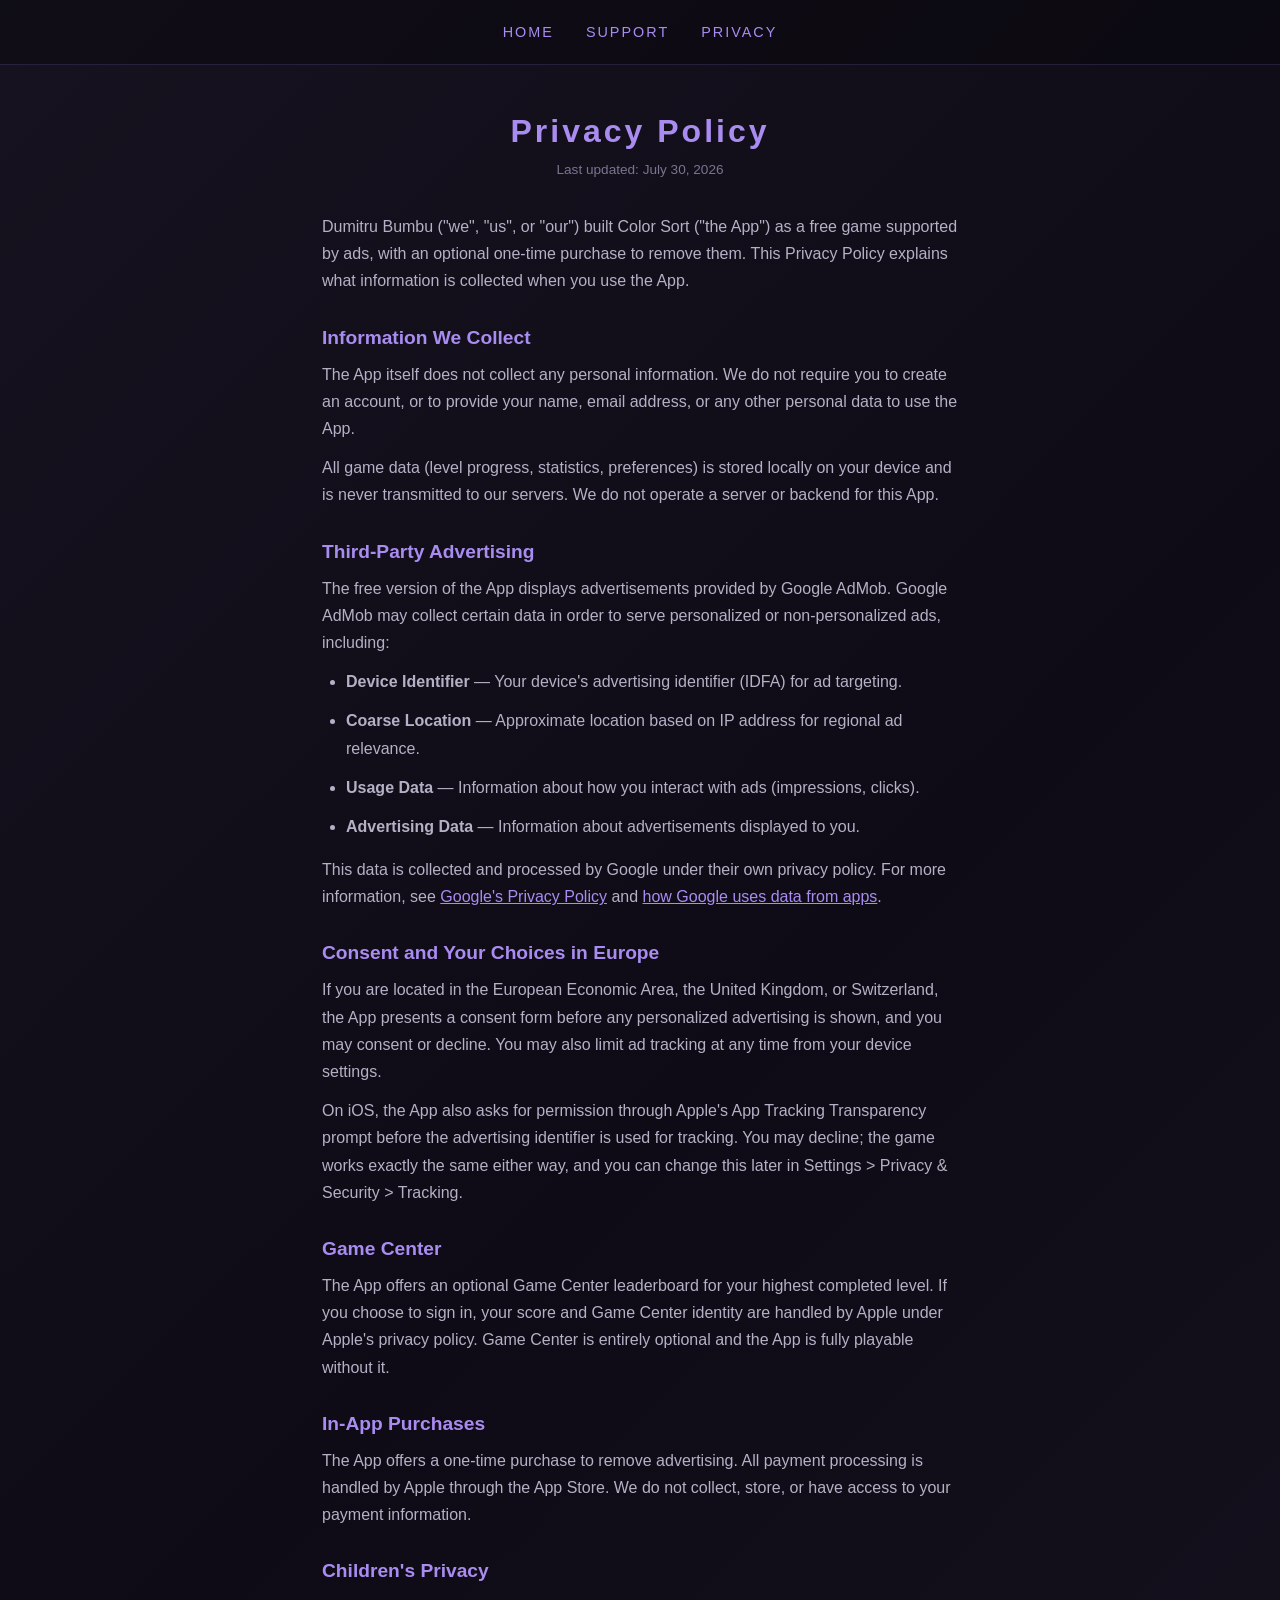
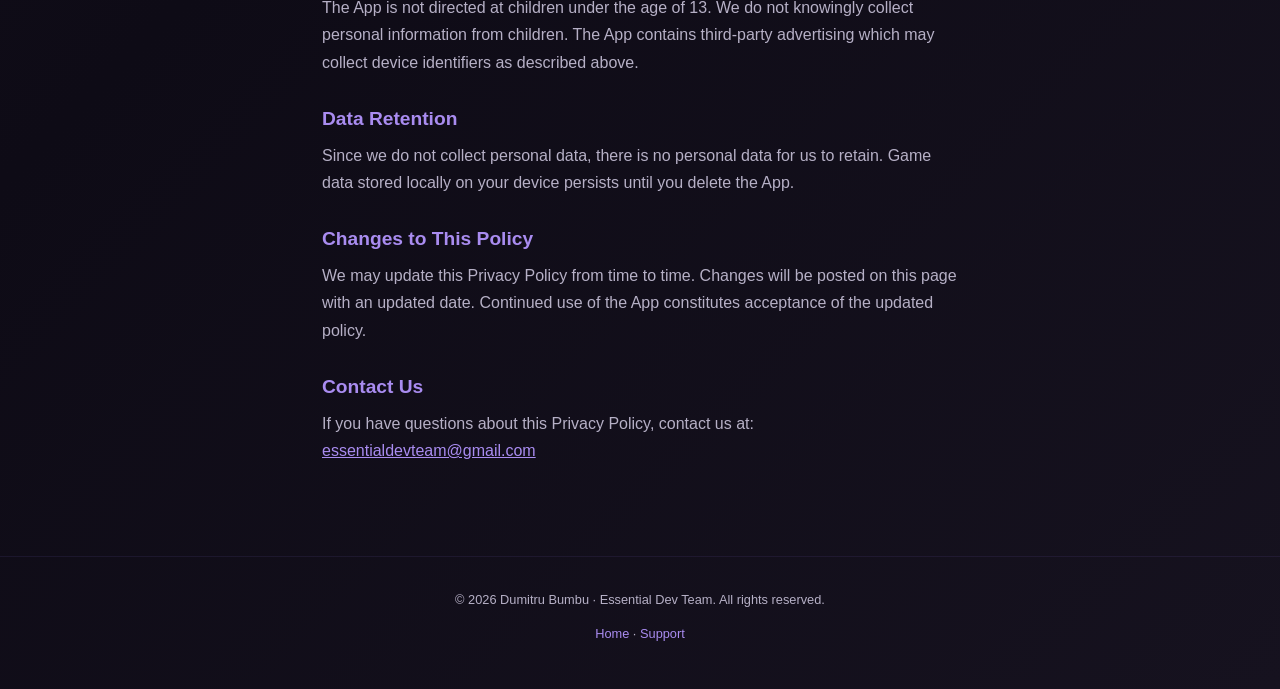
==== privacy.html @ 9818a01c "Color Sort website: privacy policy, support, home" ====
<!DOCTYPE html>
<html lang="en">
<head>
    <meta charset="UTF-8">
    <meta name="viewport" content="width=device-width, initial-scale=1.0">
    <title>Privacy Policy - Color Sort</title>
    <style>
        * { margin: 0; padding: 0; box-sizing: border-box; }
        body {
            font-family: -apple-system, BlinkMacSystemFont, 'Segoe UI', Helvetica, Arial, sans-serif;
            background: linear-gradient(135deg, #16121f 0%, #0e0b16 50%, #16121f 100%);
            color: #e9e4f2;
            min-height: 100vh;
        }
        nav {
            display: flex; justify-content: center; gap: 2rem; padding: 1.5rem;
            background: rgba(0,0,0,0.3); border-bottom: 1px solid rgba(140,110,220,0.2);
        }
        nav a {
            color: #a98cf0; text-decoration: none; font-size: 0.9rem;
            letter-spacing: 2px; text-transform: uppercase;
        }
        nav a:hover { color: #e9e4f2; }
        .content { max-width: 700px; margin: 0 auto; padding: 3rem 2rem; }
        h1 { font-size: 2rem; color: #a98cf0; letter-spacing: 3px; margin-bottom: 0.5rem; text-align: center; }
        .updated { text-align: center; color: #7c7490; font-size: 0.85rem; margin-bottom: 2rem; }
        h2 { font-size: 1.2rem; color: #a98cf0; margin: 2rem 0 0.75rem; }
        p, li { color: #b6b0c6; line-height: 1.7; margin-bottom: 0.75rem; }
        ul { padding-left: 1.5rem; margin-bottom: 1rem; }
        a { color: #a98cf0; }
        footer {
            text-align: center; padding: 2rem; color: #7c7490; font-size: 0.8rem;
            border-top: 1px solid rgba(140,110,220,0.1); margin-top: 2rem;
        }
        footer a { color: #a98cf0; text-decoration: none; }
    </style>
</head>
<body>
    <nav>
        <a href="index.html">Home</a>
        <a href="support.html">Support</a>
        <a href="privacy.html">Privacy</a>
    </nav>

    <div class="content">
        <h1>Privacy Policy</h1>
        <p class="updated">Last updated: July 30, 2026</p>

        <p>Dumitru Bumbu ("we", "us", or "our") built Color Sort ("the App") as a free game supported by ads, with an optional one-time purchase to remove them. This Privacy Policy explains what information is collected when you use the App.</p>

        <h2>Information We Collect</h2>
        <p>The App itself does not collect any personal information. We do not require you to create an account, or to provide your name, email address, or any other personal data to use the App.</p>
        <p>All game data (level progress, statistics, preferences) is stored locally on your device and is never transmitted to our servers. We do not operate a server or backend for this App.</p>

        <h2>Third-Party Advertising</h2>
        <p>The free version of the App displays advertisements provided by Google AdMob. Google AdMob may collect certain data in order to serve personalized or non-personalized ads, including:</p>
        <ul>
            <li><strong>Device Identifier</strong> — Your device's advertising identifier (IDFA) for ad targeting.</li>
            <li><strong>Coarse Location</strong> — Approximate location based on IP address for regional ad relevance.</li>
            <li><strong>Usage Data</strong> — Information about how you interact with ads (impressions, clicks).</li>
            <li><strong>Advertising Data</strong> — Information about advertisements displayed to you.</li>
        </ul>
        <p>This data is collected and processed by Google under their own privacy policy. For more information, see <a href="https://policies.google.com/privacy" target="_blank" rel="noopener">Google's Privacy Policy</a> and <a href="https://support.google.com/admob/answer/6128543" target="_blank" rel="noopener">how Google uses data from apps</a>.</p>

        <h2>Consent and Your Choices in Europe</h2>
        <p>If you are located in the European Economic Area, the United Kingdom, or Switzerland, the App presents a consent form before any personalized advertising is shown, and you may consent or decline. You may also limit ad tracking at any time from your device settings.</p>
        <p>On iOS, the App also asks for permission through Apple's App Tracking Transparency prompt before the advertising identifier is used for tracking. You may decline; the game works exactly the same either way, and you can change this later in Settings &gt; Privacy &amp; Security &gt; Tracking.</p>

        <h2>Game Center</h2>
        <p>The App offers an optional Game Center leaderboard for your highest completed level. If you choose to sign in, your score and Game Center identity are handled by Apple under Apple's privacy policy. Game Center is entirely optional and the App is fully playable without it.</p>

        <h2>In-App Purchases</h2>
        <p>The App offers a one-time purchase to remove advertising. All payment processing is handled by Apple through the App Store. We do not collect, store, or have access to your payment information.</p>

        <h2>Children's Privacy</h2>
        <p>The App is not directed at children under the age of 13. We do not knowingly collect personal information from children. The App contains third-party advertising which may collect device identifiers as described above.</p>

        <h2>Data Retention</h2>
        <p>Since we do not collect personal data, there is no personal data for us to retain. Game data stored locally on your device persists until you delete the App.</p>

        <h2>Changes to This Policy</h2>
        <p>We may update this Privacy Policy from time to time. Changes will be posted on this page with an updated date. Continued use of the App constitutes acceptance of the updated policy.</p>

        <h2>Contact Us</h2>
        <p>If you have questions about this Privacy Policy, contact us at:<br>
        <a href="mailto:essentialdevteam@gmail.com">essentialdevteam@gmail.com</a></p>
    </div>

    <footer>
        <p>&copy; 2026 Dumitru Bumbu · Essential Dev Team. All rights reserved.</p>
        <p style="margin-top: 0.5rem;">
            <a href="index.html">Home</a> &middot; <a href="support.html">Support</a>
        </p>
    </footer>
</body>
</html>
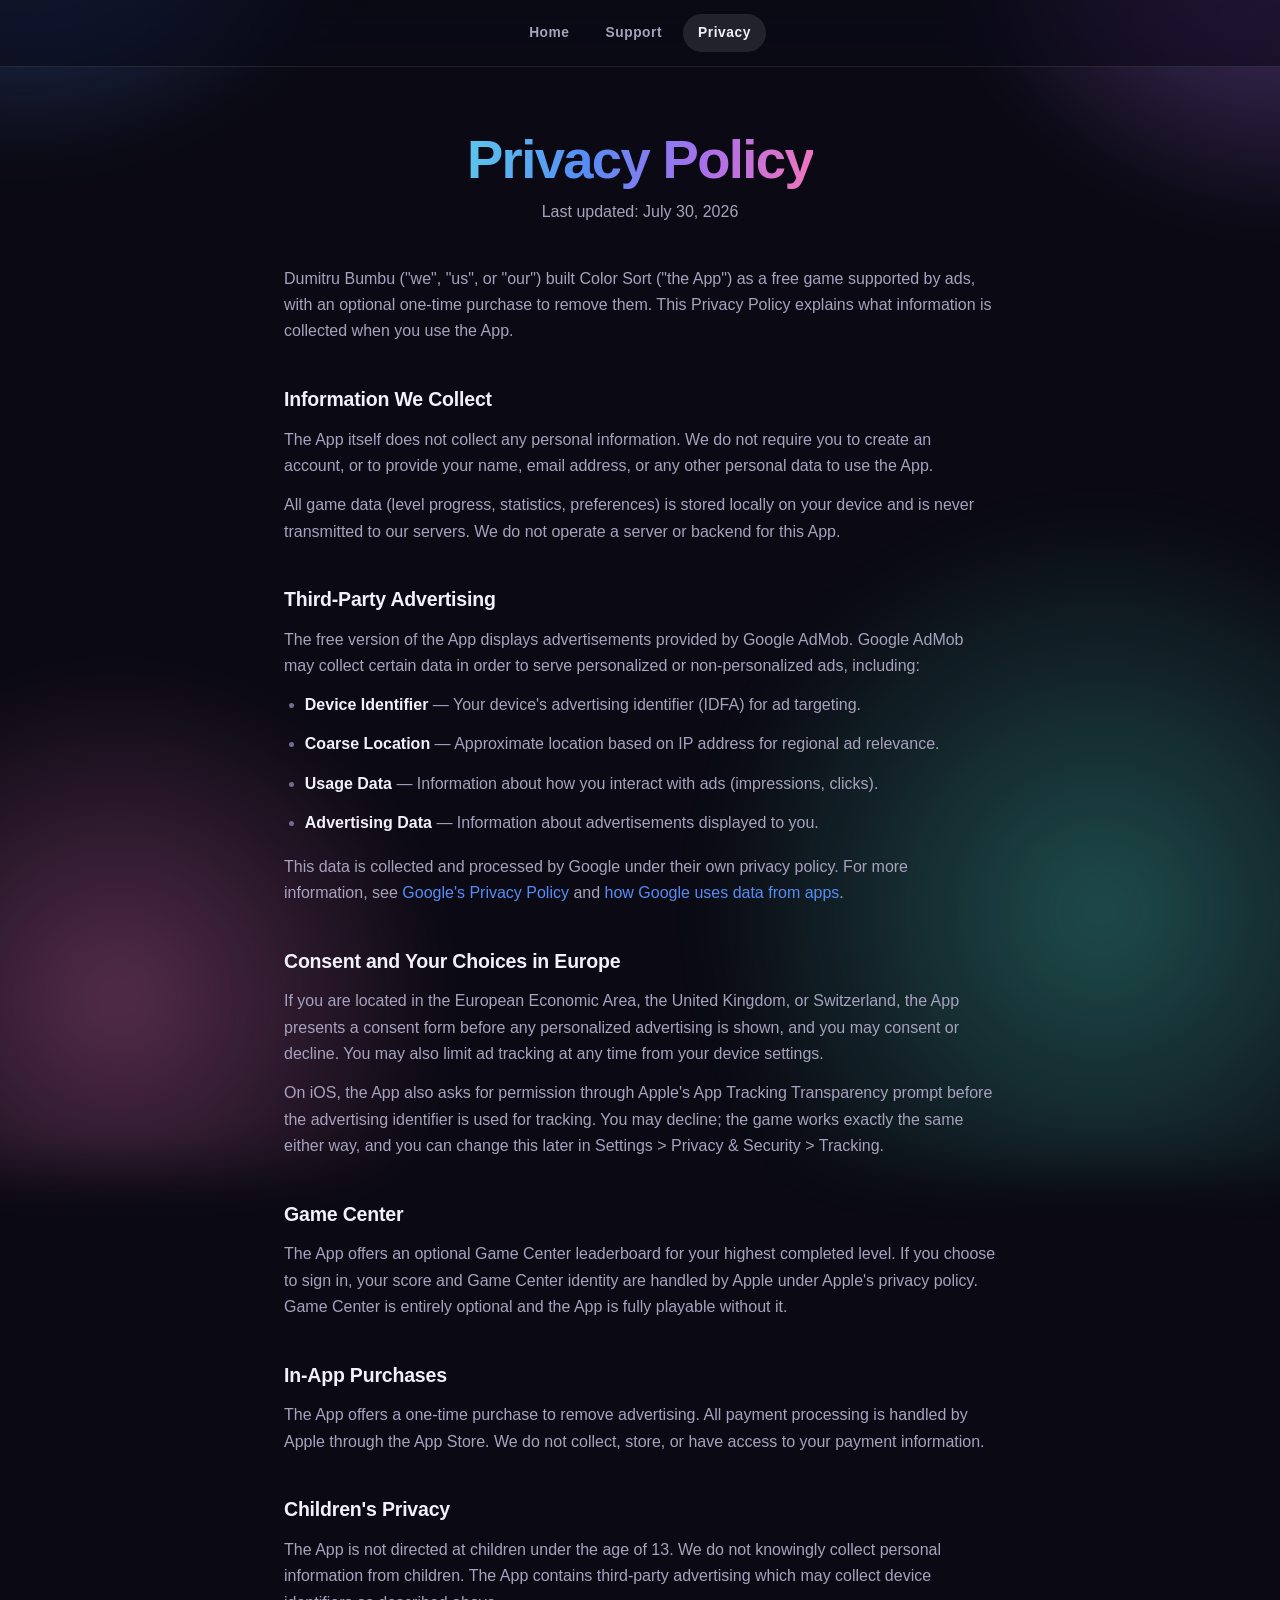
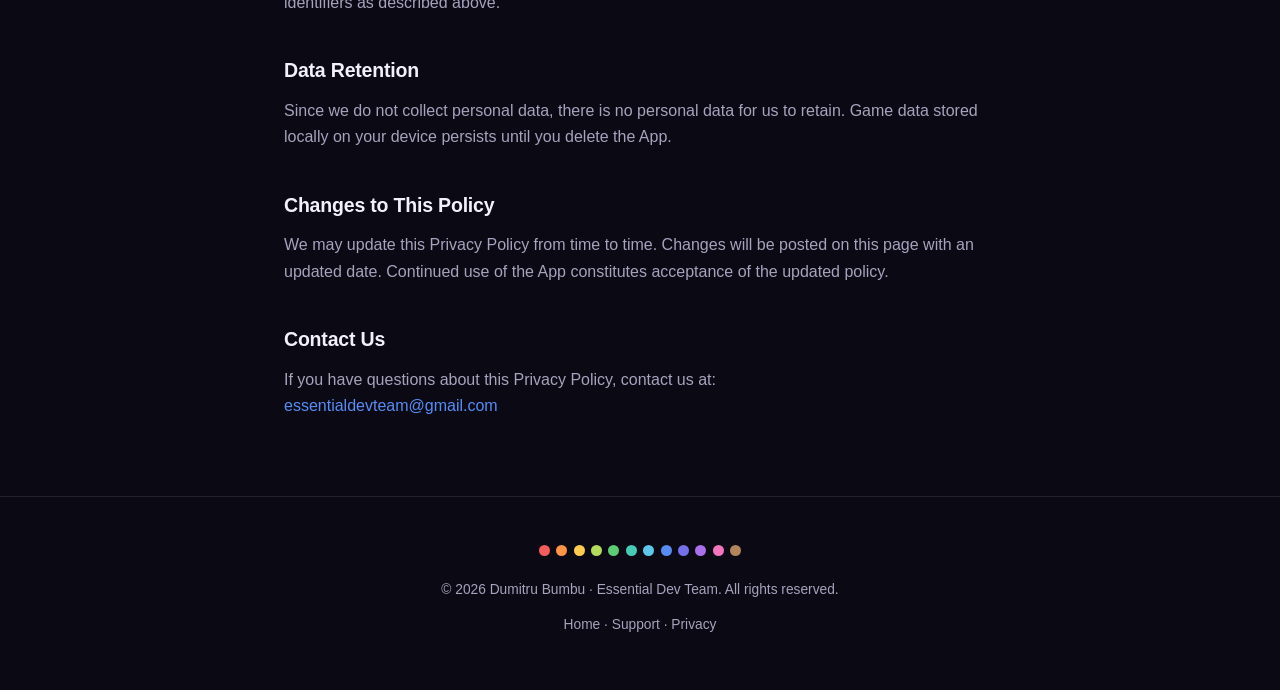
==== commit d20f3765: "Redesign site: shared stylesheet, animated hero tubes, colour-glow background" ====
--- a/privacy.html
+++ b/privacy.html
@@ -1,49 +1,20 @@
 <!DOCTYPE html>
 <html lang="en">
 <head>
-    <meta charset="UTF-8">
-    <meta name="viewport" content="width=device-width, initial-scale=1.0">
-    <title>Privacy Policy - Color Sort</title>
-    <style>
-        * { margin: 0; padding: 0; box-sizing: border-box; }
-        body {
-            font-family: -apple-system, BlinkMacSystemFont, 'Segoe UI', Helvetica, Arial, sans-serif;
-            background: linear-gradient(135deg, #16121f 0%, #0e0b16 50%, #16121f 100%);
-            color: #e9e4f2;
-            min-height: 100vh;
-        }
-        nav {
-            display: flex; justify-content: center; gap: 2rem; padding: 1.5rem;
-            background: rgba(0,0,0,0.3); border-bottom: 1px solid rgba(140,110,220,0.2);
-        }
-        nav a {
-            color: #a98cf0; text-decoration: none; font-size: 0.9rem;
-            letter-spacing: 2px; text-transform: uppercase;
-        }
-        nav a:hover { color: #e9e4f2; }
-        .content { max-width: 700px; margin: 0 auto; padding: 3rem 2rem; }
-        h1 { font-size: 2rem; color: #a98cf0; letter-spacing: 3px; margin-bottom: 0.5rem; text-align: center; }
-        .updated { text-align: center; color: #7c7490; font-size: 0.85rem; margin-bottom: 2rem; }
-        h2 { font-size: 1.2rem; color: #a98cf0; margin: 2rem 0 0.75rem; }
-        p, li { color: #b6b0c6; line-height: 1.7; margin-bottom: 0.75rem; }
-        ul { padding-left: 1.5rem; margin-bottom: 1rem; }
-        a { color: #a98cf0; }
-        footer {
-            text-align: center; padding: 2rem; color: #7c7490; font-size: 0.8rem;
-            border-top: 1px solid rgba(140,110,220,0.1); margin-top: 2rem;
-        }
-        footer a { color: #a98cf0; text-decoration: none; }
-    </style>
+<meta charset="UTF-8">
+<meta name="viewport" content="width=device-width, initial-scale=1">
+<title>Privacy Policy — Color Sort</title>
+<meta name="description" content="How Color Sort handles your data.">
+<meta name="theme-color" content="#0b0a14">
+<meta property="og:title" content="Privacy Policy — Color Sort">
+<meta property="og:description" content="How Color Sort handles your data.">
+<meta property="og:type" content="website">
+<link rel="stylesheet" href="style.css">
 </head>
 <body>
-    <nav>
-        <a href="index.html">Home</a>
-        <a href="support.html">Support</a>
-        <a href="privacy.html">Privacy</a>
-    </nav>
-
-    <div class="content">
-        <h1>Privacy Policy</h1>
+<nav><a href="index.html">Home</a><a href="support.html">Support</a><a href="privacy.html" class="active">Privacy</a></nav>
+<div class="content">
+        <h1><span class="grad">Privacy Policy</span></h1>
         <p class="updated">Last updated: July 30, 2026</p>
 
         <p>Dumitru Bumbu ("we", "us", or "our") built Color Sort ("the App") as a free game supported by ads, with an optional one-time purchase to remove them. This Privacy Policy explains what information is collected when you use the App.</p>
@@ -85,12 +56,10 @@
         <p>If you have questions about this Privacy Policy, contact us at:<br>
         <a href="mailto:essentialdevteam@gmail.com">essentialdevteam@gmail.com</a></p>
     </div>
-
-    <footer>
-        <p>&copy; 2026 Dumitru Bumbu · Essential Dev Team. All rights reserved.</p>
-        <p style="margin-top: 0.5rem;">
-            <a href="index.html">Home</a> &middot; <a href="support.html">Support</a>
-        </p>
-    </footer>
+<footer>
+  <div class="swatches"><span style="background:var(--red)"></span><span style="background:var(--orange)"></span><span style="background:var(--amber)"></span><span style="background:var(--lime)"></span><span style="background:var(--green)"></span><span style="background:var(--teal)"></span><span style="background:var(--cyan)"></span><span style="background:var(--blue)"></span><span style="background:var(--indigo)"></span><span style="background:var(--purple)"></span><span style="background:var(--pink)"></span><span style="background:var(--brown)"></span></div>
+  <p>&copy; 2026 Dumitru Bumbu &middot; Essential Dev Team. All rights reserved.</p>
+  <p style="margin-top:.5rem"><a href="index.html">Home</a> &middot; <a href="support.html">Support</a> &middot; <a href="privacy.html">Privacy</a></p>
+</footer>
 </body>
 </html>
--- a/style.css
+++ b/style.css
@@ -0,0 +1,143 @@
+/* Color Sort — shared styles. Palette lifted from LiquidColor.swift. */
+:root {
+    --red:#f55c5c; --orange:#ff9447; --amber:#ffcc4d; --lime:#b3dc5c;
+    --green:#5ccc75; --teal:#45ccb5; --cyan:#5cc7eb; --blue:#578cf5;
+    --indigo:#7370eb; --purple:#a870eb; --pink:#f275bd; --brown:#b3855c;
+    --accent:#3b73f2;
+    --bg:#0b0a14; --bg-2:#141126; --card:rgba(255,255,255,.055);
+    --line:rgba(255,255,255,.10);
+    --text:#f2f0f8; --muted:#a7a2bd; --faint:#736e8c;
+    --radius:22px;
+    --font:-apple-system,BlinkMacSystemFont,'SF Pro Display','Segoe UI',Inter,Roboto,Helvetica,Arial,sans-serif;
+}
+*{margin:0;padding:0;box-sizing:border-box}
+html{scroll-behavior:smooth;-webkit-text-size-adjust:100%}
+html{background:var(--bg)}   /* bg lives on html so body::before glows stay visible */
+body{
+    font-family:var(--font);background:transparent;color:var(--text);
+    line-height:1.65;min-height:100vh;overflow-x:hidden;
+    -webkit-font-smoothing:antialiased;
+}
+/* soft colour glows behind everything */
+body::before{
+    content:'';position:fixed;inset:-30vh -10vw;z-index:-1;pointer-events:none;
+    background:
+        radial-gradient(46vw 46vw at 10% 4%, rgba(87,140,245,.55), transparent 64%),
+        radial-gradient(42vw 42vw at 92% 10%, rgba(168,112,235,.50), transparent 66%),
+        radial-gradient(46vw 46vw at 80% 82%, rgba(69,204,181,.34), transparent 68%),
+        radial-gradient(38vw 38vw at 16% 88%, rgba(242,117,189,.32), transparent 68%);
+    filter:blur(26px);animation:drift 26s ease-in-out infinite alternate;
+}
+@keyframes drift{
+    from{transform:translate3d(0,0,0) scale(1)}
+    to{transform:translate3d(0,-3%,0) scale(1.07)}
+}
+
+/* ---------- nav ---------- */
+nav{
+    position:sticky;top:0;z-index:50;display:flex;align-items:center;
+    justify-content:center;gap:.35rem;padding:.85rem 1rem;
+    background:rgba(11,10,20,.62);backdrop-filter:blur(18px) saturate(1.5);
+    -webkit-backdrop-filter:blur(18px) saturate(1.5);
+    border-bottom:1px solid var(--line);
+}
+nav a{
+    color:var(--muted);text-decoration:none;font-size:.86rem;font-weight:600;
+    letter-spacing:.04em;padding:.5rem .95rem;border-radius:999px;
+    transition:color .2s,background .2s;
+}
+nav a:hover{color:var(--text);background:rgba(255,255,255,.07)}
+nav a.active{color:var(--text);background:rgba(255,255,255,.10)}
+
+/* ---------- layout ---------- */
+.content{max-width:760px;margin:0 auto;padding:4rem 1.5rem 1rem}
+.wide{max-width:1080px}
+h1{
+    font-size:clamp(2.1rem,6vw,3.4rem);font-weight:800;letter-spacing:-.03em;
+    line-height:1.08;text-align:center;margin-bottom:.6rem;
+}
+.grad{
+    background:linear-gradient(100deg,var(--cyan),var(--blue) 35%,var(--purple) 68%,var(--pink));
+    -webkit-background-clip:text;background-clip:text;color:transparent;
+}
+.updated,.lede{text-align:center;color:var(--muted);margin-bottom:2.5rem}
+.lede{font-size:clamp(1rem,2.4vw,1.18rem);max-width:34rem;margin-inline:auto}
+h2{
+    font-size:1.22rem;font-weight:700;letter-spacing:-.01em;
+    margin:2.4rem 0 .7rem;color:var(--text);
+}
+p,li{color:var(--muted);margin-bottom:.8rem}
+strong{color:var(--text);font-weight:650}
+ul{padding-left:1.3rem;margin-bottom:1.1rem}
+li::marker{color:var(--faint)}
+a{color:var(--blue);text-decoration:none}
+a:hover{text-decoration:underline}
+
+/* ---------- cards ---------- */
+.card{
+    background:var(--card);border:1px solid var(--line);border-radius:var(--radius);
+    padding:1.7rem;backdrop-filter:blur(12px);-webkit-backdrop-filter:blur(12px);
+}
+.card h2:first-child{margin-top:0}
+.grid{display:grid;gap:1rem;grid-template-columns:repeat(auto-fit,minmax(290px,1fr));margin:2.2rem 0}
+.feat{
+    background:var(--card);border:1px solid var(--line);border-radius:18px;padding:1.4rem;
+    transition:transform .25s ease,border-color .25s ease;
+}
+.feat:hover{transform:translateY(-4px);border-color:rgba(255,255,255,.2)}
+.feat .dot{width:38px;height:38px;border-radius:12px;margin-bottom:.85rem}
+.feat h3{font-size:1rem;font-weight:700;margin-bottom:.35rem;color:var(--text)}
+.feat p{font-size:.92rem;margin:0}
+
+/* ---------- hero tubes ---------- */
+.tubes{
+    display:flex;justify-content:center;align-items:flex-end;gap:clamp(.5rem,2.4vw,1.1rem);
+    margin:2.5rem 0 3rem;height:210px;
+}
+.tube{
+    position:relative;width:clamp(38px,9vw,54px);height:100%;
+    border:2px solid rgba(255,255,255,.20);border-top:none;
+    border-radius:6px 6px 26px 26px;overflow:hidden;
+    background:rgba(255,255,255,.045);
+    box-shadow:inset 0 -14px 26px rgba(0,0,0,.28), 0 12px 34px rgba(0,0,0,.4);
+    animation:bob 4.6s ease-in-out infinite;
+}
+.tube::after{ /* glass highlight */
+    content:'';position:absolute;top:0;left:14%;width:16%;height:100%;
+    background:linear-gradient(rgba(255,255,255,.30),rgba(255,255,255,.04));
+}
+.tube i{display:block;width:100%;height:25%;animation:fill 3.2s cubic-bezier(.5,0,.2,1) backwards}
+.tube:nth-child(2){animation-delay:.35s} .tube:nth-child(3){animation-delay:.7s}
+.tube:nth-child(4){animation-delay:1.05s} .tube:nth-child(5){animation-delay:1.4s}
+@keyframes bob{0%,100%{transform:translateY(0)}50%{transform:translateY(-9px)}}
+@keyframes fill{from{height:0}to{height:25%}}
+
+/* ---------- buttons ---------- */
+.cta{display:flex;gap:.8rem;justify-content:center;flex-wrap:wrap;margin-top:.5rem}
+.btn{
+    display:inline-flex;align-items:center;gap:.5rem;padding:.85rem 1.7rem;
+    border-radius:999px;font-weight:650;font-size:.98rem;text-decoration:none;
+    transition:transform .2s,box-shadow .2s,background .2s;
+}
+.btn:hover{text-decoration:none;transform:translateY(-2px)}
+.btn-primary{
+    background:linear-gradient(100deg,var(--blue),var(--indigo) 55%,var(--purple));
+    color:#fff;box-shadow:0 10px 30px rgba(87,112,235,.42);
+}
+.btn-primary:hover{box-shadow:0 14px 38px rgba(87,112,235,.55)}
+.btn-ghost{background:rgba(255,255,255,.07);color:var(--text);border:1px solid var(--line)}
+.btn-ghost:hover{background:rgba(255,255,255,.12)}
+
+/* ---------- footer ---------- */
+footer{
+    text-align:center;padding:3rem 1.5rem 2.5rem;color:var(--faint);font-size:.86rem;
+    border-top:1px solid var(--line);margin-top:3rem;
+}
+footer a{color:var(--muted)}
+.swatches{display:flex;justify-content:center;gap:.4rem;margin-bottom:1.4rem}
+.swatches span{width:11px;height:11px;border-radius:50%}
+
+@media (prefers-reduced-motion:reduce){
+    *,*::before,*::after{animation:none!important;transition:none!important}
+    html{scroll-behavior:auto}
+}
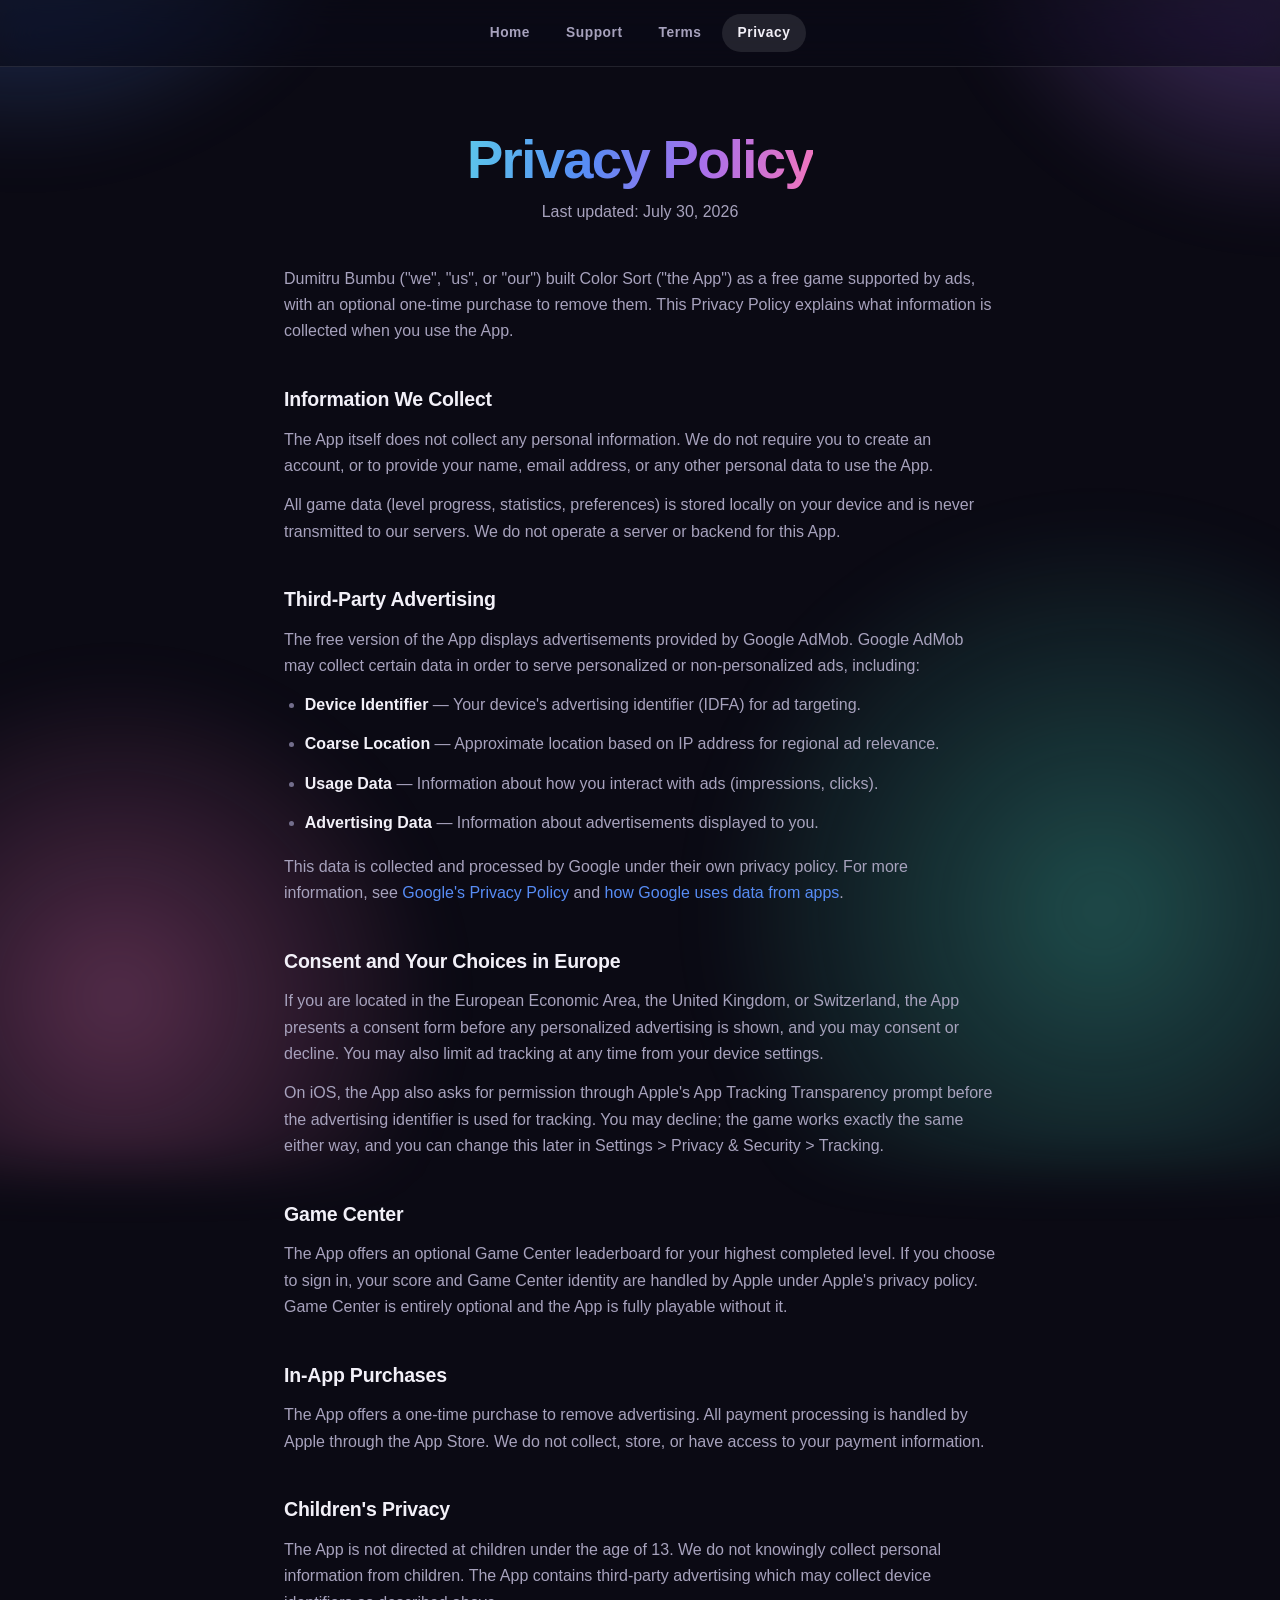
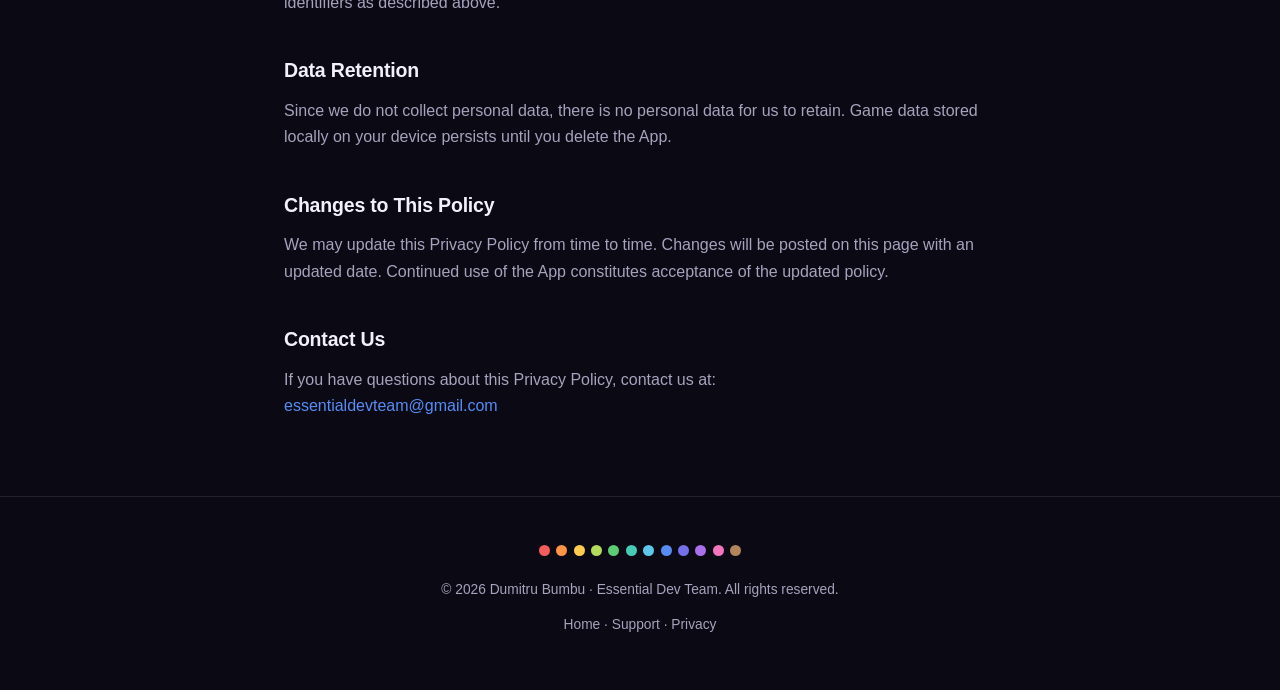
==== commit c6dea6b8: "Add Terms of Use page; add Terms to nav" ====
--- a/privacy.html
+++ b/privacy.html
@@ -12,7 +12,7 @@
 <link rel="stylesheet" href="style.css">
 </head>
 <body>
-<nav><a href="index.html">Home</a><a href="support.html">Support</a><a href="privacy.html" class="active">Privacy</a></nav>
+<nav><a href="index.html">Home</a><a href="support.html">Support</a><a href="terms.html">Terms</a><a href="privacy.html" class="active">Privacy</a></nav>
 <div class="content">
         <h1><span class="grad">Privacy Policy</span></h1>
         <p class="updated">Last updated: July 30, 2026</p>
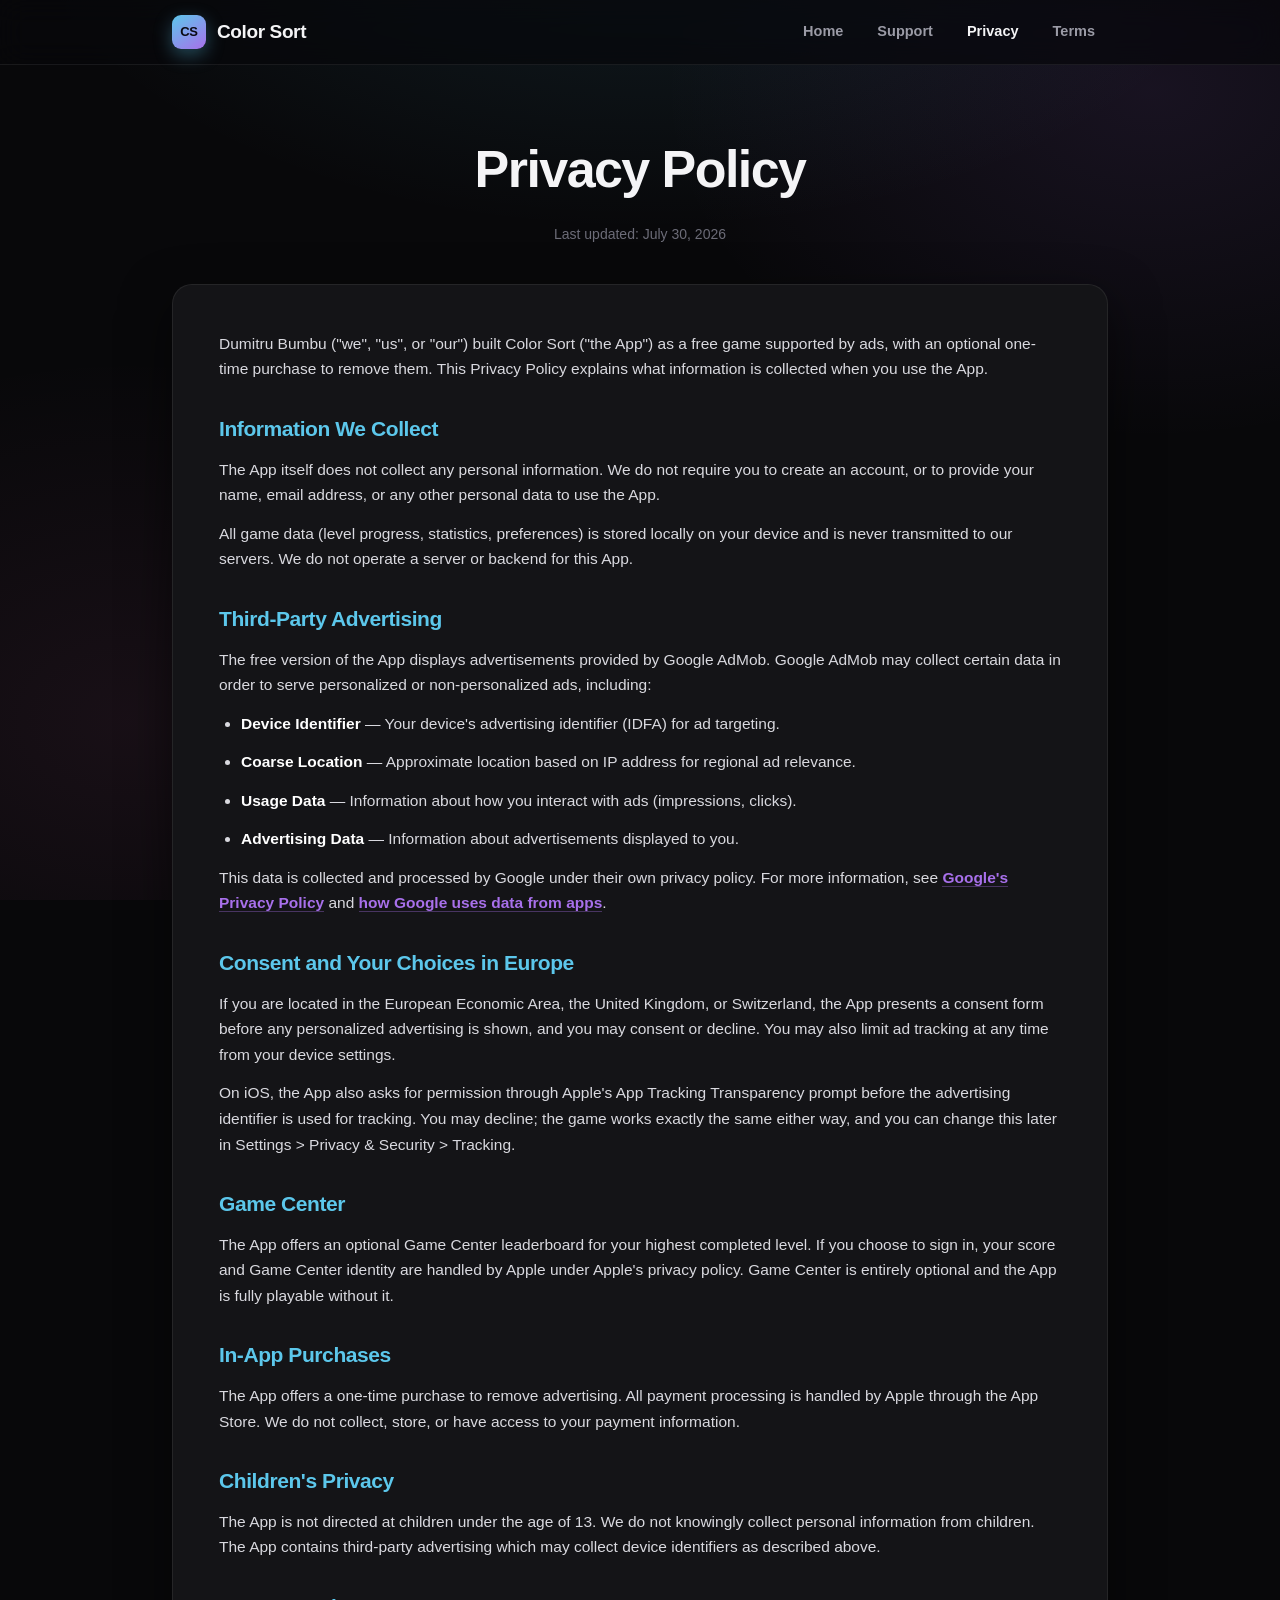
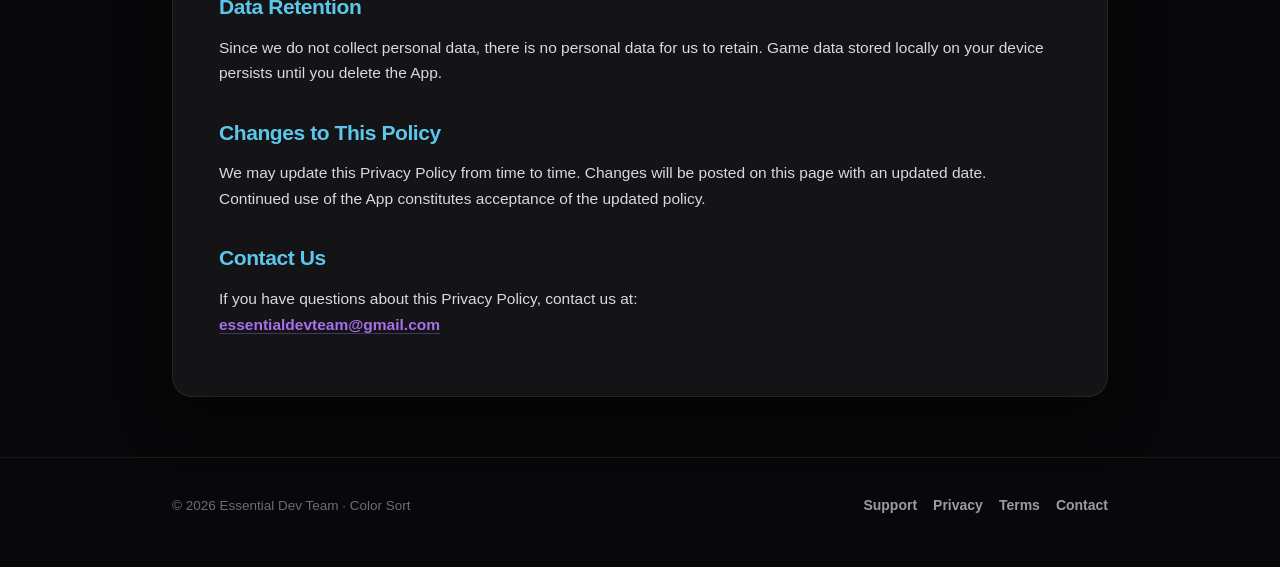
==== commit d67e1adb: "Rebuild site on the 2048 template: brand nav, hero, feature grid, article pages" ====
--- a/privacy.html
+++ b/privacy.html
@@ -2,22 +2,26 @@
 <html lang="en">
 <head>
 <meta charset="UTF-8">
-<meta name="viewport" content="width=device-width, initial-scale=1">
+<meta name="viewport" content="width=device-width, initial-scale=1.0">
 <title>Privacy Policy — Color Sort</title>
 <meta name="description" content="How Color Sort handles your data.">
-<meta name="theme-color" content="#0b0a14">
+<meta name="theme-color" content="#08080a">
 <meta property="og:title" content="Privacy Policy — Color Sort">
 <meta property="og:description" content="How Color Sort handles your data.">
 <meta property="og:type" content="website">
 <link rel="stylesheet" href="style.css">
 </head>
 <body>
-<nav><a href="index.html">Home</a><a href="support.html">Support</a><a href="terms.html">Terms</a><a href="privacy.html" class="active">Privacy</a></nav>
-<div class="content">
-        <h1><span class="grad">Privacy Policy</span></h1>
-        <p class="updated">Last updated: July 30, 2026</p>
-
-        <p>Dumitru Bumbu ("we", "us", or "our") built Color Sort ("the App") as a free game supported by ads, with an optional one-time purchase to remove them. This Privacy Policy explains what information is collected when you use the App.</p>
+<nav class="nav"><div class="wrap">
+  <a class="brand" href="index.html"><span class="glyph">CS</span> Color Sort</a>
+  <div class="nav-links"><a href="index.html">Home</a><a href="support.html">Support</a><a href="privacy.html" class="active">Privacy</a><a href="terms.html">Terms</a></div>
+</div></nav>
+<header class="page-head"><div class="wrap">
+  <h1>Privacy Policy</h1>
+  <div class="meta">Last updated: July 30, 2026</div>
+</div></header>
+<main><div class="wrap"><div class="article">
+<p>Dumitru Bumbu ("we", "us", or "our") built Color Sort ("the App") as a free game supported by ads, with an optional one-time purchase to remove them. This Privacy Policy explains what information is collected when you use the App.</p>
 
         <h2>Information We Collect</h2>
         <p>The App itself does not collect any personal information. We do not require you to create an account, or to provide your name, email address, or any other personal data to use the App.</p>
@@ -55,11 +59,16 @@
         <h2>Contact Us</h2>
         <p>If you have questions about this Privacy Policy, contact us at:<br>
         <a href="mailto:essentialdevteam@gmail.com">essentialdevteam@gmail.com</a></p>
-    </div>
-<footer>
-  <div class="swatches"><span style="background:var(--red)"></span><span style="background:var(--orange)"></span><span style="background:var(--amber)"></span><span style="background:var(--lime)"></span><span style="background:var(--green)"></span><span style="background:var(--teal)"></span><span style="background:var(--cyan)"></span><span style="background:var(--blue)"></span><span style="background:var(--indigo)"></span><span style="background:var(--purple)"></span><span style="background:var(--pink)"></span><span style="background:var(--brown)"></span></div>
-  <p>&copy; 2026 Dumitru Bumbu &middot; Essential Dev Team. All rights reserved.</p>
-  <p style="margin-top:.5rem"><a href="index.html">Home</a> &middot; <a href="support.html">Support</a> &middot; <a href="privacy.html">Privacy</a></p>
-</footer>
+</div></div></main>
+
+<footer class="footer"><div class="wrap">
+  <div class="copy">&copy; 2026 Essential Dev Team &middot; Color Sort</div>
+  <div class="fl">
+    <a href="support.html">Support</a>
+    <a href="privacy.html">Privacy</a>
+    <a href="terms.html">Terms</a>
+    <a href="mailto:essentialdevteam@gmail.com">Contact</a>
+  </div>
+</div></footer>
 </body>
 </html>
--- a/style.css
+++ b/style.css
@@ -1,143 +1,121 @@
-/* Color Sort — shared styles. Palette lifted from LiquidColor.swift. */
-:root {
-    --red:#f55c5c; --orange:#ff9447; --amber:#ffcc4d; --lime:#b3dc5c;
-    --green:#5ccc75; --teal:#45ccb5; --cyan:#5cc7eb; --blue:#578cf5;
-    --indigo:#7370eb; --purple:#a870eb; --pink:#f275bd; --brown:#b3855c;
-    --accent:#3b73f2;
-    --bg:#0b0a14; --bg-2:#141126; --card:rgba(255,255,255,.055);
-    --line:rgba(255,255,255,.10);
-    --text:#f2f0f8; --muted:#a7a2bd; --faint:#736e8c;
-    --radius:22px;
-    --font:-apple-system,BlinkMacSystemFont,'SF Pro Display','Segoe UI',Inter,Roboto,Helvetica,Arial,sans-serif;
+/* ===== Color Sort · site styles =====
+   Same structure as the 2048 site; palette lifted from LiquidColor.swift. */
+:root{
+  --bg:#08080a; --bg2:#0e0e11; --card:#141417; --card2:#1a1a1f;
+  --border:rgba(255,255,255,.07); --border2:rgba(255,255,255,.12);
+  --text:#f4f4f6; --muted:#9b9ba6; --faint:#6c6c78;
+  --gold:#5cc7eb; --orange:#a870eb; --green:#5ccc75;   /* accent pair: cyan -> purple */
+  --radius:20px; --radius-sm:14px; --max:980px;
+  --shadow:0 18px 50px rgba(0,0,0,.55);
+  --red:#f55c5c; --orange2:#ff9447; --amber:#ffcc4d; --lime:#b3dc5c;
+  --green2:#5ccc75; --teal:#45ccb5; --cyan:#5cc7eb; --blue:#578cf5;
+  --indigo:#7370eb; --purple:#a870eb; --pink:#f275bd; --brown:#b3855c;
 }
 *{margin:0;padding:0;box-sizing:border-box}
-html{scroll-behavior:smooth;-webkit-text-size-adjust:100%}
-html{background:var(--bg)}   /* bg lives on html so body::before glows stay visible */
+html{scroll-behavior:smooth}
 body{
-    font-family:var(--font);background:transparent;color:var(--text);
-    line-height:1.65;min-height:100vh;overflow-x:hidden;
-    -webkit-font-smoothing:antialiased;
+  font-family:-apple-system,BlinkMacSystemFont,"SF Pro Display","Segoe UI",Roboto,Helvetica,Arial,sans-serif;
+  background:var(--bg); color:var(--text); line-height:1.65; -webkit-font-smoothing:antialiased;
+  background-image:
+    radial-gradient(900px 500px at 50% -120px, rgba(92,199,235,.12), transparent 70%),
+    radial-gradient(700px 500px at 90% 10%, rgba(168,112,235,.10), transparent 70%),
+    radial-gradient(700px 520px at 10% 80%, rgba(242,117,189,.07), transparent 70%);
+  background-attachment:fixed;
 }
-/* soft colour glows behind everything */
-body::before{
-    content:'';position:fixed;inset:-30vh -10vw;z-index:-1;pointer-events:none;
-    background:
-        radial-gradient(46vw 46vw at 10% 4%, rgba(87,140,245,.55), transparent 64%),
-        radial-gradient(42vw 42vw at 92% 10%, rgba(168,112,235,.50), transparent 66%),
-        radial-gradient(46vw 46vw at 80% 82%, rgba(69,204,181,.34), transparent 68%),
-        radial-gradient(38vw 38vw at 16% 88%, rgba(242,117,189,.32), transparent 68%);
-    filter:blur(26px);animation:drift 26s ease-in-out infinite alternate;
-}
-@keyframes drift{
-    from{transform:translate3d(0,0,0) scale(1)}
-    to{transform:translate3d(0,-3%,0) scale(1.07)}
-}
+a{color:inherit;text-decoration:none}
+.wrap{max-width:var(--max);margin:0 auto;padding:0 22px}
 
-/* ---------- nav ---------- */
-nav{
-    position:sticky;top:0;z-index:50;display:flex;align-items:center;
-    justify-content:center;gap:.35rem;padding:.85rem 1rem;
-    background:rgba(11,10,20,.62);backdrop-filter:blur(18px) saturate(1.5);
-    -webkit-backdrop-filter:blur(18px) saturate(1.5);
-    border-bottom:1px solid var(--line);
-}
-nav a{
-    color:var(--muted);text-decoration:none;font-size:.86rem;font-weight:600;
-    letter-spacing:.04em;padding:.5rem .95rem;border-radius:999px;
-    transition:color .2s,background .2s;
-}
-nav a:hover{color:var(--text);background:rgba(255,255,255,.07)}
-nav a.active{color:var(--text);background:rgba(255,255,255,.10)}
+/* nav */
+.nav{position:sticky;top:0;z-index:50;backdrop-filter:saturate(160%) blur(14px);
+  background:rgba(8,8,10,.72);border-bottom:1px solid var(--border)}
+.nav .wrap{display:flex;align-items:center;justify-content:space-between;height:64px}
+.brand{display:flex;align-items:center;gap:11px;font-weight:800;letter-spacing:-.02em;font-size:19px}
+.brand .glyph{width:34px;height:34px;border-radius:9px;display:grid;place-items:center;
+  background:linear-gradient(145deg,var(--cyan),var(--purple));color:#0b0a14;font-weight:900;font-size:13px;
+  box-shadow:0 6px 18px rgba(92,199,235,.35)}
+.nav-links{display:flex;gap:8px;align-items:center}
+.nav-links a{padding:8px 13px;border-radius:10px;color:var(--muted);font-size:14.5px;font-weight:600;transition:.2s}
+.nav-links a:hover{color:var(--text);background:rgba(255,255,255,.05)}
+.nav-links a.active{color:var(--text)}
 
-/* ---------- layout ---------- */
-.content{max-width:760px;margin:0 auto;padding:4rem 1.5rem 1rem}
-.wide{max-width:1080px}
-h1{
-    font-size:clamp(2.1rem,6vw,3.4rem);font-weight:800;letter-spacing:-.03em;
-    line-height:1.08;text-align:center;margin-bottom:.6rem;
-}
-.grad{
-    background:linear-gradient(100deg,var(--cyan),var(--blue) 35%,var(--purple) 68%,var(--pink));
-    -webkit-background-clip:text;background-clip:text;color:transparent;
-}
-.updated,.lede{text-align:center;color:var(--muted);margin-bottom:2.5rem}
-.lede{font-size:clamp(1rem,2.4vw,1.18rem);max-width:34rem;margin-inline:auto}
-h2{
-    font-size:1.22rem;font-weight:700;letter-spacing:-.01em;
-    margin:2.4rem 0 .7rem;color:var(--text);
-}
-p,li{color:var(--muted);margin-bottom:.8rem}
-strong{color:var(--text);font-weight:650}
-ul{padding-left:1.3rem;margin-bottom:1.1rem}
-li::marker{color:var(--faint)}
-a{color:var(--blue);text-decoration:none}
-a:hover{text-decoration:underline}
+/* hero */
+.hero{text-align:center;padding:74px 0 22px}
+.eyebrow{display:inline-block;font-size:12.5px;font-weight:700;letter-spacing:.14em;text-transform:uppercase;
+  color:var(--cyan);background:rgba(92,199,235,.10);border:1px solid rgba(92,199,235,.25);
+  padding:6px 14px;border-radius:999px;margin-bottom:22px}
+.hero h1{font-size:clamp(44px,9vw,86px);font-weight:900;letter-spacing:-.04em;line-height:.98;color:#fff}
+.hero h1 .num{background:linear-gradient(120deg,var(--cyan),var(--purple));-webkit-background-clip:text;background-clip:text;-webkit-text-fill-color:transparent}
+.hero p.tag{font-size:clamp(16px,2.4vw,20px);color:var(--muted);margin:18px auto 0;max-width:620px}
 
-/* ---------- cards ---------- */
-.card{
-    background:var(--card);border:1px solid var(--line);border-radius:var(--radius);
-    padding:1.7rem;backdrop-filter:blur(12px);-webkit-backdrop-filter:blur(12px);
-}
-.card h2:first-child{margin-top:0}
-.grid{display:grid;gap:1rem;grid-template-columns:repeat(auto-fit,minmax(290px,1fr));margin:2.2rem 0}
-.feat{
-    background:var(--card);border:1px solid var(--line);border-radius:18px;padding:1.4rem;
-    transition:transform .25s ease,border-color .25s ease;
-}
-.feat:hover{transform:translateY(-4px);border-color:rgba(255,255,255,.2)}
-.feat .dot{width:38px;height:38px;border-radius:12px;margin-bottom:.85rem}
-.feat h3{font-size:1rem;font-weight:700;margin-bottom:.35rem;color:var(--text)}
-.feat p{font-size:.92rem;margin:0}
+/* tube strip — the Color Sort equivalent of 2048's tile ramp */
+.tubes{display:flex;gap:clamp(8px,2vw,14px);justify-content:center;align-items:flex-end;margin:34px 0 8px;height:168px}
+.tube{position:relative;width:clamp(34px,7.4vw,48px);height:100%;overflow:hidden;
+  border:2px solid rgba(255,255,255,.20);border-top:none;border-radius:6px 6px 22px 22px;
+  background:rgba(255,255,255,.045);
+  box-shadow:inset 0 -12px 22px rgba(0,0,0,.30), 0 10px 28px rgba(0,0,0,.45);
+  animation:bob 4.6s ease-in-out infinite}
+.tube::after{content:'';position:absolute;top:0;left:14%;width:16%;height:100%;
+  background:linear-gradient(rgba(255,255,255,.28),rgba(255,255,255,.04))}
+.tube i{display:block;width:100%;height:25%;animation:fill 3.2s cubic-bezier(.5,0,.2,1) backwards}
+.tube:nth-child(2){animation-delay:.35s}.tube:nth-child(3){animation-delay:.7s}
+.tube:nth-child(4){animation-delay:1.05s}.tube:nth-child(5){animation-delay:1.4s}
+@keyframes bob{0%,100%{transform:translateY(0)}50%{transform:translateY(-8px)}}
+@keyframes fill{from{height:0}to{height:25%}}
+.swatches{display:flex;justify-content:center;gap:7px;margin-bottom:16px}
+.swatches span{width:10px;height:10px;border-radius:50%}
 
-/* ---------- hero tubes ---------- */
-.tubes{
-    display:flex;justify-content:center;align-items:flex-end;gap:clamp(.5rem,2.4vw,1.1rem);
-    margin:2.5rem 0 3rem;height:210px;
-}
-.tube{
-    position:relative;width:clamp(38px,9vw,54px);height:100%;
-    border:2px solid rgba(255,255,255,.20);border-top:none;
-    border-radius:6px 6px 26px 26px;overflow:hidden;
-    background:rgba(255,255,255,.045);
-    box-shadow:inset 0 -14px 26px rgba(0,0,0,.28), 0 12px 34px rgba(0,0,0,.4);
-    animation:bob 4.6s ease-in-out infinite;
-}
-.tube::after{ /* glass highlight */
-    content:'';position:absolute;top:0;left:14%;width:16%;height:100%;
-    background:linear-gradient(rgba(255,255,255,.30),rgba(255,255,255,.04));
-}
-.tube i{display:block;width:100%;height:25%;animation:fill 3.2s cubic-bezier(.5,0,.2,1) backwards}
-.tube:nth-child(2){animation-delay:.35s} .tube:nth-child(3){animation-delay:.7s}
-.tube:nth-child(4){animation-delay:1.05s} .tube:nth-child(5){animation-delay:1.4s}
-@keyframes bob{0%,100%{transform:translateY(0)}50%{transform:translateY(-9px)}}
-@keyframes fill{from{height:0}to{height:25%}}
+/* buttons */
+.cta{display:inline-flex;align-items:center;gap:9px;margin-top:30px;font-weight:800;font-size:16px;
+  padding:15px 26px;border-radius:15px;background:linear-gradient(120deg,var(--cyan),var(--purple));color:#0b0a14;
+  box-shadow:0 12px 30px rgba(122,150,235,.34);transition:.2s}
+.cta:hover{transform:translateY(-2px);box-shadow:0 16px 38px rgba(122,150,235,.46)}
+.cta.ghost{background:transparent;color:var(--text);border:1px solid var(--border2);box-shadow:none}
+.cta.ghost:hover{background:rgba(255,255,255,.05)}
+.soon{display:inline-block;margin-top:14px;font-size:13px;color:var(--faint)}
 
-/* ---------- buttons ---------- */
-.cta{display:flex;gap:.8rem;justify-content:center;flex-wrap:wrap;margin-top:.5rem}
-.btn{
-    display:inline-flex;align-items:center;gap:.5rem;padding:.85rem 1.7rem;
-    border-radius:999px;font-weight:650;font-size:.98rem;text-decoration:none;
-    transition:transform .2s,box-shadow .2s,background .2s;
-}
-.btn:hover{text-decoration:none;transform:translateY(-2px)}
-.btn-primary{
-    background:linear-gradient(100deg,var(--blue),var(--indigo) 55%,var(--purple));
-    color:#fff;box-shadow:0 10px 30px rgba(87,112,235,.42);
-}
-.btn-primary:hover{box-shadow:0 14px 38px rgba(87,112,235,.55)}
-.btn-ghost{background:rgba(255,255,255,.07);color:var(--text);border:1px solid var(--line)}
-.btn-ghost:hover{background:rgba(255,255,255,.12)}
+/* feature grid */
+.section{padding:56px 0}
+.section h2{font-size:clamp(26px,4vw,36px);font-weight:850;letter-spacing:-.03em;text-align:center;margin-bottom:8px}
+.section .sub{text-align:center;color:var(--muted);max-width:560px;margin:0 auto 38px}
+.grid{display:grid;grid-template-columns:repeat(auto-fit,minmax(240px,1fr));gap:16px}
+.feat{background:linear-gradient(180deg,var(--card),var(--bg2));border:1px solid var(--border);
+  border-radius:var(--radius);padding:24px;transition:.25s}
+.feat:hover{transform:translateY(-3px);border-color:var(--border2)}
+.feat .ic{width:46px;height:46px;border-radius:12px;display:grid;place-items:center;font-size:22px;margin-bottom:15px;
+  background:rgba(92,199,235,.10);border:1px solid rgba(92,199,235,.22)}
+.feat h3{font-size:17.5px;font-weight:750;letter-spacing:-.01em;margin-bottom:6px}
+.feat p{color:var(--muted);font-size:14.5px}
 
-/* ---------- footer ---------- */
-footer{
-    text-align:center;padding:3rem 1.5rem 2.5rem;color:var(--faint);font-size:.86rem;
-    border-top:1px solid var(--line);margin-top:3rem;
-}
-footer a{color:var(--muted)}
-.swatches{display:flex;justify-content:center;gap:.4rem;margin-bottom:1.4rem}
-.swatches span{width:11px;height:11px;border-radius:50%}
+/* article (legal/support pages) */
+.page-head{padding:62px 0 8px;text-align:center}
+.page-head h1{font-size:clamp(32px,6vw,52px);font-weight:900;letter-spacing:-.03em}
+.page-head .meta{color:var(--faint);margin-top:10px;font-size:14px}
+.article{background:var(--card);border:1px solid var(--border);border-radius:var(--radius);
+  padding:clamp(24px,5vw,46px);margin:30px auto 0;box-shadow:var(--shadow)}
+.article h2{font-size:21px;font-weight:780;letter-spacing:-.02em;color:var(--cyan);margin:30px 0 10px}
+.article h2:first-child{margin-top:0}
+.article p,.article li{color:#d9d9df;margin-bottom:13px;font-size:15.5px}
+.article ul{padding-left:22px;margin-bottom:13px}
+.article a{color:var(--purple);font-weight:600;border-bottom:1px solid rgba(168,112,235,.35)}
+.article a:hover{border-color:var(--purple)}
+.article strong{color:#fff}
+.callout{display:flex;gap:14px;align-items:flex-start;background:var(--card2);border:1px solid var(--border);
+  border-radius:var(--radius-sm);padding:18px 20px;margin:8px 0 4px}
+.callout .ic{font-size:22px;line-height:1.3}
+.callout p{margin:0;font-size:15px}
 
-@media (prefers-reduced-motion:reduce){
-    *,*::before,*::after{animation:none!important;transition:none!important}
-    html{scroll-behavior:auto}
-}
+/* support contact card */
+.contact{display:grid;grid-template-columns:repeat(auto-fit,minmax(220px,1fr));gap:14px;margin-top:8px}
+.contact .feat{display:flex;align-items:center;gap:14px;padding:20px}
+.contact .feat .ic{margin:0}
+.contact .feat .t{font-size:13px;color:var(--muted)} .contact .feat .v{font-weight:700}
+
+/* footer */
+.footer{border-top:1px solid var(--border);margin-top:60px;padding:36px 0 50px;color:var(--faint)}
+.footer .wrap{display:flex;flex-wrap:wrap;gap:18px;align-items:center;justify-content:space-between}
+.footer .fl{display:flex;gap:16px;flex-wrap:wrap}
+.footer a{color:var(--muted);font-size:14px;font-weight:600}
+.footer a:hover{color:var(--text)}
+.footer .copy{font-size:13.5px}
+@media(max-width:560px){.nav-links a{padding:8px 9px;font-size:13.5px}.tubes{height:140px}}
+@media (prefers-reduced-motion:reduce){*,*::before,*::after{animation:none!important;transition:none!important}html{scroll-behavior:auto}}
